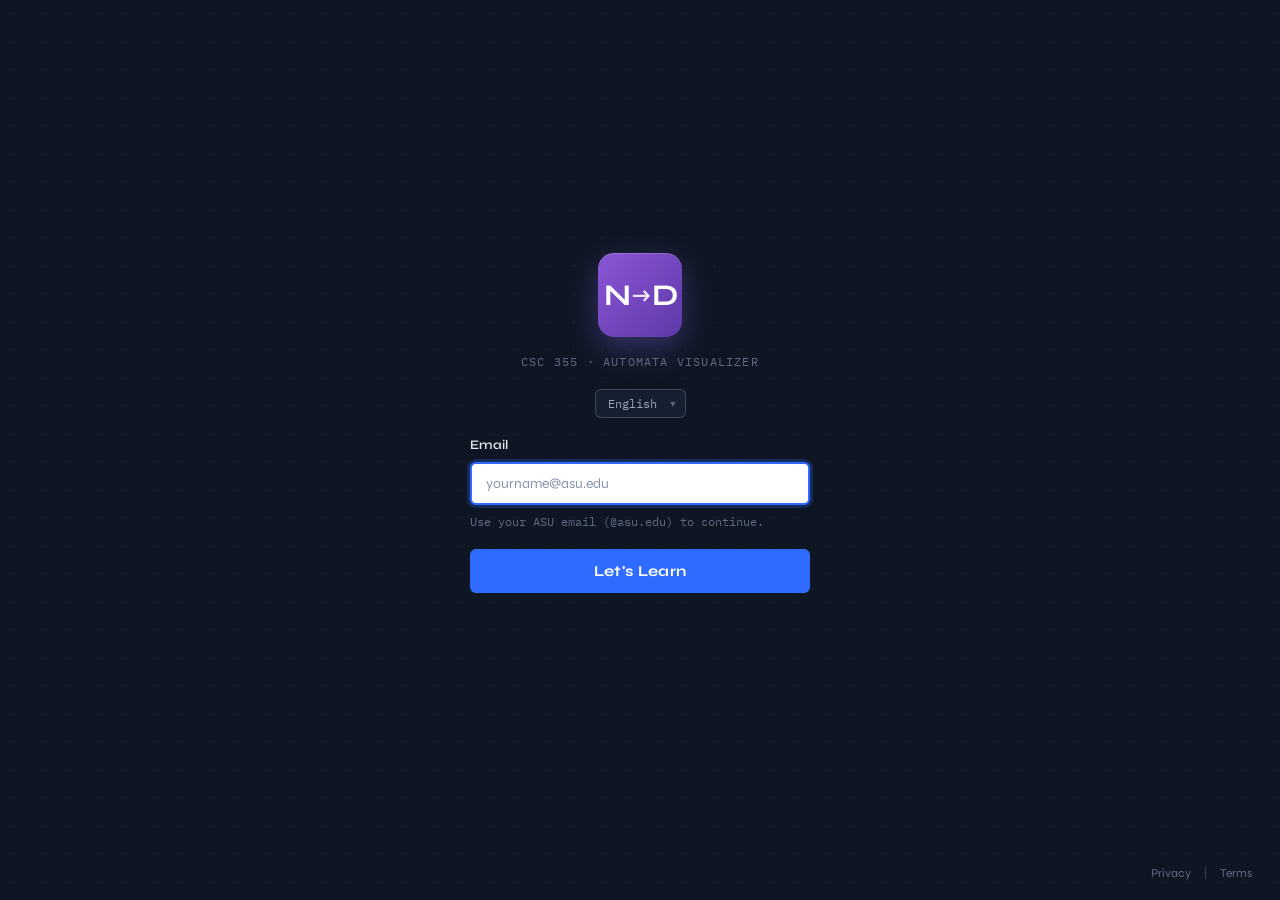
==== index.html @ 92fcfa60 "Initial commit" ====
<!DOCTYPE html>
<html lang="en">
<head>
  <meta charset="UTF-8" />
  <meta name="viewport" content="width=device-width, initial-scale=1.0" />
  <title>NFA → DFA Visualizer · Sign in</title>

  <link rel="preconnect" href="https://fonts.googleapis.com" />
  <link rel="preconnect" href="https://fonts.gstatic.com" crossorigin />
  <link href="https://fonts.googleapis.com/css2?family=IBM+Plex+Mono:wght@400;600&family=Syne:wght@400;600;700&display=swap" rel="stylesheet" />

  <style>
    /* ------------------------------------------------------------------
       TOKENS — aligned with the main app so the two pages feel unified.
       Background is slightly deeper to match the provided screenshot.
       ------------------------------------------------------------------ */
    :root {
      --bg:       #0f1623;
      --surface:  #161f30;
      --text:     #e6e8ef;
      --text2:    #9aa3b8;
      --text3:    #5f6a82;
      --accent:   #7b68ee;   /* violet (NFA) */
      --accent2:  #3ecfaa;   /* teal (DFA)  */
      --primary:  #2f6bff;   /* blue action */
      --primary-h:#4a80ff;
      --danger:   #f05568;
      --border:   rgba(255,255,255,0.09);
      --border2:  rgba(255,255,255,0.18);
      --radius:   10px;
      --font-display: 'Syne', system-ui, sans-serif;
      --font-mono:    'IBM Plex Mono', ui-monospace, monospace;
    }

    *, *::before, *::after { box-sizing: border-box; margin: 0; padding: 0; }

    html, body {
      height: 100%;
    }

    body {
      background: var(--bg);
      color: var(--text);
      font-family: var(--font-display);
      font-size: 14px;
      line-height: 1.5;
      display: flex;
      flex-direction: column;
      min-height: 100vh;
      overflow: hidden;
    }

    /* subtle dot grid like the main app */
    body::before {
      content: '';
      position: fixed;
      inset: 0;
      background-image: radial-gradient(circle, rgba(255,255,255,0.04) 1px, transparent 1px);
      background-size: 28px 28px;
      pointer-events: none;
    }

    /* ------------------------------------------------------------------
       LAYOUT — centered card
       ------------------------------------------------------------------ */
    main {
      flex: 1;
      display: flex;
      align-items: center;
      justify-content: center;
      padding: 24px;
      position: relative;
      z-index: 1;
    }

    .auth-card {
      width: 100%;
      max-width: 340px;
      display: flex;
      flex-direction: column;
      align-items: stretch;
      gap: 18px;
    }

    /* Logo tile — gradient violet square echoing the 'ed' style */
    .logo-tile {
      width: 84px;
      height: 84px;
      border-radius: 16px;
      margin: 0 auto 4px;
      background: linear-gradient(135deg, #8b55d6 0%, #5e3aa8 100%);
      display: flex;
      align-items: center;
      justify-content: center;
      font-family: var(--font-display);
      font-weight: 700;
      font-size: 30px;
      color: #fff;
      letter-spacing: -1px;
      box-shadow:
        0 10px 30px rgba(123,104,238,0.35),
        inset 0 1px 0 rgba(255,255,255,0.18);
      user-select: none;
    }

    .logo-tile .arrow {
      font-size: 22px;
      margin: 0 2px;
      opacity: 0.9;
    }

    .subtitle {
      text-align: center;
      font-size: 12px;
      font-family: var(--font-mono);
      color: var(--text3);
      letter-spacing: 1.2px;
      text-transform: uppercase;
      margin-top: -6px;
    }

    /* Language dropdown (custom-styled native <select>) */
    .lang-wrap {
      align-self: center;
      position: relative;
    }

    .lang-wrap::after {
      content: '▾';
      position: absolute;
      right: 10px;
      top: 50%;
      transform: translateY(-50%);
      font-size: 10px;
      color: var(--text3);
      pointer-events: none;
    }

    .lang-select {
      appearance: none;
      -webkit-appearance: none;
      -moz-appearance: none;
      padding: 6px 28px 6px 12px;
      border: 1px solid var(--border2);
      border-radius: 6px;
      background: var(--surface);
      font-family: var(--font-mono);
      font-size: 12px;
      color: var(--text2);
      cursor: pointer;
      outline: none;
      transition: border-color 0.15s, color 0.15s;
    }

    .lang-select:hover,
    .lang-select:focus { color: var(--text); border-color: var(--accent); }

    .lang-select option {
      background: var(--surface);
      color: var(--text);
    }

    /* Hidden container Google Translate injects its own widget into —
       we drive it programmatically and keep it off-screen. */
    #google_translate_element {
      position: absolute;
      left: -9999px;
      top: -9999px;
      height: 0;
      overflow: hidden;
    }

    /* Hide Google Translate's default banner + tooltip so only our
       custom dropdown is visible. */
    .goog-te-banner-frame.skiptranslate,
    .goog-te-gadget-icon,
    #goog-gt-tt,
    .goog-te-balloon-frame { display: none !important; }
    body { top: 0 !important; }
    .goog-text-highlight {
      background: transparent !important;
      box-shadow: none !important;
    }

    /* Form */
    .field label {
      display: block;
      font-weight: 600;
      font-size: 13px;
      margin-bottom: 6px;
      color: var(--text);
    }

    .field input {
      width: 100%;
      padding: 11px 14px;
      font-family: var(--font-display);
      font-size: 14px;
      color: var(--text);
      background: #ffffff;
      color: #0f1623;
      border: 2px solid transparent;
      border-radius: 6px;
      outline: none;
      transition: border-color 0.15s, box-shadow 0.15s;
    }

    .field input::placeholder {
      color: #8a96ad;
    }

    .field input:focus {
      border-color: var(--primary);
      box-shadow: 0 0 0 3px rgba(47,107,255,0.25);
    }

    .field input.invalid {
      border-color: var(--danger);
      box-shadow: 0 0 0 3px rgba(240,85,104,0.2);
    }

    /* Primary button — bright blue like the screenshot */
    .btn-primary {
      width: 100%;
      padding: 13px 16px;
      font-family: var(--font-display);
      font-weight: 700;
      font-size: 15px;
      color: #fff;
      background: var(--primary);
      border: none;
      border-radius: 6px;
      cursor: pointer;
      transition: background 0.15s, transform 0.05s;
      letter-spacing: 0.3px;
    }

    .btn-primary:hover { background: var(--primary-h); }
    .btn-primary:active { transform: translateY(1px); }
    .btn-primary:disabled {
      opacity: 0.55;
      cursor: not-allowed;
    }

    /* Inline error + helper messages */
    .form-msg {
      min-height: 18px;
      font-size: 12px;
      margin-top: -10px;
      text-align: left;
      color: var(--danger);
      font-family: var(--font-mono);
    }

    .form-msg.info { color: var(--text3); }

    /* Footer */
    footer {
      position: relative;
      z-index: 1;
      display: flex;
      justify-content: flex-end;
      align-items: center;
      gap: 14px;
      padding: 18px 28px;
      font-size: 12px;
      color: var(--text3);
    }

    footer a {
      color: inherit;
      text-decoration: none;
    }
    footer a:hover { color: var(--text); }

    footer .sep {
      width: 1px;
      height: 12px;
      background: var(--border2);
    }

    /* Small-screen friendliness */
    @media (max-height: 600px) {
      body { overflow: auto; }
    }
  </style>
</head>
<body>

  <main>
    <form class="auth-card" id="auth-form" novalidate>

      <div class="logo-tile" aria-hidden="true">
        N<span class="arrow">→</span>D
      </div>

      <p class="subtitle">CSC 355 · Automata Visualizer</p>

      <div class="lang-wrap">
        <select class="lang-select" id="lang-select" aria-label="Page language">
          <option value="en">English</option>
          <option value="es">Español</option>
        </select>
      </div>

      <!-- Hidden container for Google Translate Element; we drive it
           programmatically from #lang-select. -->
      <div id="google_translate_element" aria-hidden="true"></div>

      <div class="field">
        <label for="email">Email</label>
        <input
          type="email"
          id="email"
          name="email"
          autocomplete="username"
          placeholder="yourname@asu.edu"
          spellcheck="false"
          autofocus
          required
        />
      </div>

      <p class="form-msg info" id="form-msg">Use your ASU email (@asu.edu) to continue.</p>

      <button type="submit" class="btn-primary" id="btn-submit">Let's Learn</button>
    </form>
  </main>

  <footer>
    <a href="#">Privacy</a>
    <span class="sep" aria-hidden="true"></span>
    <a href="#">Terms</a>
  </footer>

  <script>
    (function () {
      'use strict';

      const form    = document.getElementById('auth-form');
      const input   = document.getElementById('email');
      const msg     = document.getElementById('form-msg');
      const submit  = document.getElementById('btn-submit');

      const DEFAULT_MSG = 'Use your ASU email (@asu.edu) to continue.';

      // Very simple validator: basic email shape AND ends with @asu.edu
      // (case-insensitive, no trailing whitespace).
      function isAsuEmail(raw) {
        const val = (raw || '').trim().toLowerCase();
        // basic "looks like an email" check
        const emailShape = /^[^\s@]+@[^\s@]+\.[^\s@]+$/;
        if (!emailShape.test(val)) return { ok: false, reason: 'shape' };
        if (!val.endsWith('@asu.edu')) return { ok: false, reason: 'domain' };
        return { ok: true, email: val };
      }

      function setError(text) {
        msg.textContent = text;
        msg.classList.remove('info');
        input.classList.add('invalid');
      }

      function clearError() {
        msg.textContent = DEFAULT_MSG;
        msg.classList.add('info');
        input.classList.remove('invalid');
      }

      // live clear of error state while the user edits
      input.addEventListener('input', clearError);

      form.addEventListener('submit', function (e) {
        e.preventDefault();

        const result = isAsuEmail(input.value);

        if (!result.ok) {
          if (result.reason === 'shape') {
            setError('That doesn\u2019t look like a valid email address.');
          } else {
            setError('Please sign in with your ASU email (must end in @asu.edu).');
          }
          input.focus();
          return;
        }

        // success — remember the session so app.html can greet the user
        try {
          sessionStorage.setItem('asuUser', result.email);
        } catch (_) { /* storage may be unavailable — not fatal */ }

        // Brief visual feedback, then navigate
        submit.disabled = true;
        submit.textContent = 'Loading\u2026';
        window.location.href = 'app.html';
      });
    })();

    /* ------------------------------------------------------------------
       GOOGLE TRANSLATE — language dropdown driver
       ------------------------------------------------------------------
       The <script> tag below loads element.js, which calls this global
       init function once it's ready. We create a hidden TranslateElement
       and then drive its internal <select.goog-te-combo> from our own
       #lang-select so the user sees only our styled dropdown.
       ------------------------------------------------------------------ */
    function googleTranslateElementInit() {
      /* global google */
      new google.translate.TranslateElement({
        pageLanguage: 'en',
        includedLanguages: 'en,es',
        autoDisplay: false,
        layout: google.translate.TranslateElement.InlineLayout.SIMPLE,
      }, 'google_translate_element');
    }

    (function () {
      'use strict';

      const langSelect = document.getElementById('lang-select');

      // Google's widget is injected asynchronously; poll briefly for the
      // hidden combo element before firing a change event at it.
      function applyLanguage(code) {
        const MAX_TRIES = 30;        // ~3 seconds total
        const DELAY_MS  = 100;
        let tries = 0;

        (function tick() {
          const combo = document.querySelector('select.goog-te-combo');
          if (combo) {
            combo.value = code;
            combo.dispatchEvent(new Event('change'));
            return;
          }
          if (++tries < MAX_TRIES) setTimeout(tick, DELAY_MS);
        })();
      }

      langSelect.addEventListener('change', function (e) {
        applyLanguage(e.target.value);
      });
    })();
  </script>

  <!-- Google Translate Element (no API key required). Loads after our
       init callback is defined above. -->
  <script src="https://translate.google.com/translate_a/element.js?cb=googleTranslateElementInit"></script>
</body>
</html>
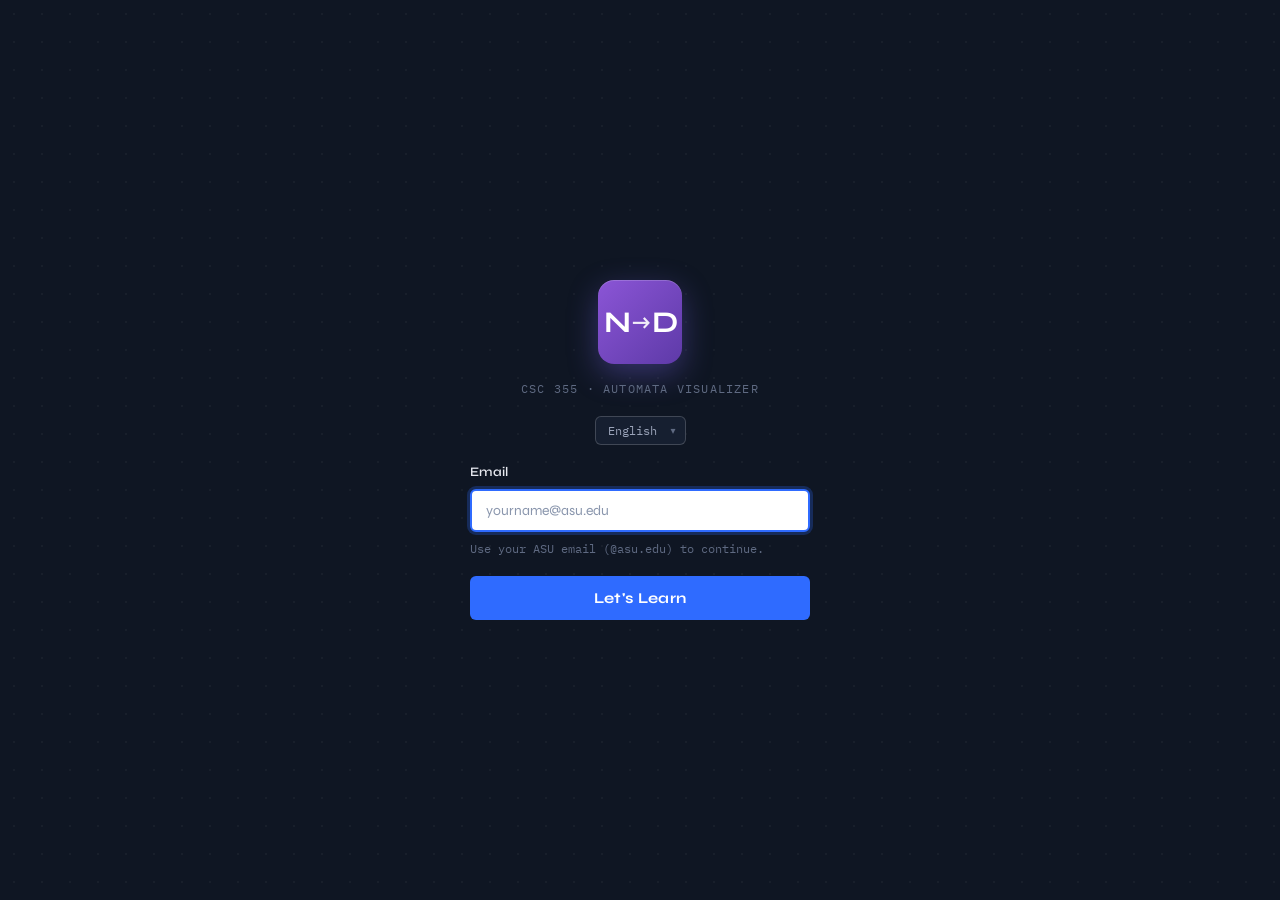
==== commit be4b77eb: "Added moores and also added hard code spanish/needs work" ====
--- a/index.html
+++ b/index.html
@@ -3,26 +3,23 @@
 <head>
   <meta charset="UTF-8" />
   <meta name="viewport" content="width=device-width, initial-scale=1.0" />
-  <title>NFA → DFA Visualizer · Sign in</title>
+  <title data-i18n="pageTitle">NFA → DFA Visualizer · Sign in</title>
 
   <link rel="preconnect" href="https://fonts.googleapis.com" />
   <link rel="preconnect" href="https://fonts.gstatic.com" crossorigin />
   <link href="https://fonts.googleapis.com/css2?family=IBM+Plex+Mono:wght@400;600&family=Syne:wght@400;600;700&display=swap" rel="stylesheet" />
 
   <style>
-    /* ------------------------------------------------------------------
-       TOKENS — aligned with the main app so the two pages feel unified.
-       Background is slightly deeper to match the provided screenshot.
-       ------------------------------------------------------------------ */
+    /* design tokens */
     :root {
       --bg:       #0f1623;
       --surface:  #161f30;
       --text:     #e6e8ef;
       --text2:    #9aa3b8;
       --text3:    #5f6a82;
-      --accent:   #7b68ee;   /* violet (NFA) */
-      --accent2:  #3ecfaa;   /* teal (DFA)  */
-      --primary:  #2f6bff;   /* blue action */
+      --accent:   #7b68ee;
+      --accent2:  #3ecfaa;
+      --primary:  #2f6bff;
       --primary-h:#4a80ff;
       --danger:   #f05568;
       --border:   rgba(255,255,255,0.09);
@@ -34,9 +31,7 @@
 
     *, *::before, *::after { box-sizing: border-box; margin: 0; padding: 0; }
 
-    html, body {
-      height: 100%;
-    }
+    html, body { height: 100%; }
 
     body {
       background: var(--bg);
@@ -50,7 +45,7 @@
       overflow: hidden;
     }
 
-    /* subtle dot grid like the main app */
+    /* dot grid background */
     body::before {
       content: '';
       position: fixed;
@@ -60,9 +55,7 @@
       pointer-events: none;
     }
 
-    /* ------------------------------------------------------------------
-       LAYOUT — centered card
-       ------------------------------------------------------------------ */
+    /* centered layout */
     main {
       flex: 1;
       display: flex;
@@ -82,7 +75,7 @@
       gap: 18px;
     }
 
-    /* Logo tile — gradient violet square echoing the 'ed' style */
+    /* logo tile */
     .logo-tile {
       width: 84px;
       height: 84px;
@@ -119,7 +112,7 @@
       margin-top: -6px;
     }
 
-    /* Language dropdown (custom-styled native <select>) */
+    /* language dropdown */
     .lang-wrap {
       align-self: center;
       position: relative;
@@ -160,29 +153,7 @@
       color: var(--text);
     }
 
-    /* Hidden container Google Translate injects its own widget into —
-       we drive it programmatically and keep it off-screen. */
-    #google_translate_element {
-      position: absolute;
-      left: -9999px;
-      top: -9999px;
-      height: 0;
-      overflow: hidden;
-    }
-
-    /* Hide Google Translate's default banner + tooltip so only our
-       custom dropdown is visible. */
-    .goog-te-banner-frame.skiptranslate,
-    .goog-te-gadget-icon,
-    #goog-gt-tt,
-    .goog-te-balloon-frame { display: none !important; }
-    body { top: 0 !important; }
-    .goog-text-highlight {
-      background: transparent !important;
-      box-shadow: none !important;
-    }
-
-    /* Form */
+    /* form */
     .field label {
       display: block;
       font-weight: 600;
@@ -205,9 +176,7 @@
       transition: border-color 0.15s, box-shadow 0.15s;
     }
 
-    .field input::placeholder {
-      color: #8a96ad;
-    }
+    .field input::placeholder { color: #8a96ad; }
 
     .field input:focus {
       border-color: var(--primary);
@@ -219,7 +188,7 @@
       box-shadow: 0 0 0 3px rgba(240,85,104,0.2);
     }
 
-    /* Primary button — bright blue like the screenshot */
+    /* primary button */
     .btn-primary {
       width: 100%;
       padding: 13px 16px;
@@ -237,12 +206,9 @@
 
     .btn-primary:hover { background: var(--primary-h); }
     .btn-primary:active { transform: translateY(1px); }
-    .btn-primary:disabled {
-      opacity: 0.55;
-      cursor: not-allowed;
-    }
-
-    /* Inline error + helper messages */
+    .btn-primary:disabled { opacity: 0.55; cursor: not-allowed; }
+
+    /* inline form message */
     .form-msg {
       min-height: 18px;
       font-size: 12px;
@@ -254,7 +220,7 @@
 
     .form-msg.info { color: var(--text3); }
 
-    /* Footer */
+    /* footer */
     footer {
       position: relative;
       z-index: 1;
@@ -279,7 +245,7 @@
       background: var(--border2);
     }
 
-    /* Small-screen friendliness */
+    /* short-viewport fallback */
     @media (max-height: 600px) {
       body { overflow: auto; }
     }
@@ -294,46 +260,112 @@
         N<span class="arrow">→</span>D
       </div>
 
-      <p class="subtitle">CSC 355 · Automata Visualizer</p>
+      <p class="subtitle" data-i18n="subtitle">CSC 355 · Automata Visualizer</p>
 
       <div class="lang-wrap">
-        <select class="lang-select" id="lang-select" aria-label="Page language">
+        <select class="lang-select" id="lang-select" aria-label="Page language" data-i18n-aria="langAria">
           <option value="en">English</option>
           <option value="es">Español</option>
         </select>
       </div>
 
-      <!-- Hidden container for Google Translate Element; we drive it
-           programmatically from #lang-select. -->
-      <div id="google_translate_element" aria-hidden="true"></div>
-
       <div class="field">
-        <label for="email">Email</label>
+        <label for="email" data-i18n="emailLabel">Email</label>
         <input
           type="email"
           id="email"
           name="email"
           autocomplete="username"
           placeholder="yourname@asu.edu"
+          data-i18n-placeholder="emailPlaceholder"
           spellcheck="false"
           autofocus
           required
         />
       </div>
 
-      <p class="form-msg info" id="form-msg">Use your ASU email (@asu.edu) to continue.</p>
-
-      <button type="submit" class="btn-primary" id="btn-submit">Let's Learn</button>
+      <p class="form-msg info" id="form-msg" data-i18n="defaultMsg">Use your ASU email (@asu.edu) to continue.</p>
+
+      <button type="submit" class="btn-primary" id="btn-submit" data-i18n="submitBtn">Let's Learn</button>
     </form>
   </main>
 
-  <footer>
-    <a href="#">Privacy</a>
-    <span class="sep" aria-hidden="true"></span>
-    <a href="#">Terms</a>
-  </footer>
 
   <script>
+    // hardcoded EN/ES strings for the landing page
+    const I18N = {
+      en: {
+        pageTitle:        'NFA → DFA Visualizer · Sign in',
+        subtitle:         'CSC 355 · Automata Visualizer',
+        langAria:         'Page language',
+        emailLabel:       'Email',
+        emailPlaceholder: 'yourname@asu.edu',
+        defaultMsg:       'Use your ASU email (@asu.edu) to continue.',
+        submitBtn:        "Let's Learn",
+        loadingBtn:       'Loading\u2026',
+        errShape:         'That doesn\u2019t look like a valid email address.',
+        errDomain:        'Please sign in with your ASU email (must end in @asu.edu).',
+        privacy:          'Privacy',
+        terms:            'Terms',
+        htmlLang:         'en',
+      },
+      es: {
+        pageTitle:        'Visualizador NFA → DFA · Iniciar sesión',
+        subtitle:         'CSC 355 · Visualizador de Autómatas',
+        langAria:         'Idioma de la página',
+        emailLabel:       'Correo electrónico',
+        emailPlaceholder: 'tunombre@asu.edu',
+        defaultMsg:       'Usa tu correo de ASU (@asu.edu) para continuar.',
+        submitBtn:        'Vamos a aprender',
+        loadingBtn:       'Cargando\u2026',
+        errShape:         'Eso no parece una dirección de correo válida.',
+        errDomain:        'Inicia sesión con tu correo de ASU (debe terminar en @asu.edu).',
+        privacy:          'Privacidad',
+        terms:            'Términos',
+        htmlLang:         'es',
+      },
+    };
+
+    const STORAGE_KEY = 'landingLang';
+
+    // current dictionary — exposed so the auth script can read error strings
+    let dict = I18N.en;
+
+    function applyLanguage(code) {
+      const lang = I18N[code] ? code : 'en';
+      dict = I18N[lang];
+
+      document.documentElement.lang = dict.htmlLang;
+
+      document.querySelectorAll('[data-i18n]').forEach(el => {
+        const key = el.getAttribute('data-i18n');
+        if (dict[key] != null) el.textContent = dict[key];
+      });
+      document.querySelectorAll('[data-i18n-placeholder]').forEach(el => {
+        const key = el.getAttribute('data-i18n-placeholder');
+        if (dict[key] != null) el.setAttribute('placeholder', dict[key]);
+      });
+      document.querySelectorAll('[data-i18n-aria]').forEach(el => {
+        const key = el.getAttribute('data-i18n-aria');
+        if (dict[key] != null) el.setAttribute('aria-label', dict[key]);
+      });
+
+      try { localStorage.setItem(STORAGE_KEY, lang); } catch (_) {}
+    }
+
+    // wire the dropdown and restore any saved choice
+    (function () {
+      'use strict';
+      const langSelect = document.getElementById('lang-select');
+      let saved = 'en';
+      try { saved = localStorage.getItem(STORAGE_KEY) || 'en'; } catch (_) {}
+      langSelect.value = I18N[saved] ? saved : 'en';
+      applyLanguage(langSelect.value);
+
+      langSelect.addEventListener('change', e => applyLanguage(e.target.value));
+    })();
+
+    // email gate
     (function () {
       'use strict';
 
@@ -342,13 +374,9 @@
       const msg     = document.getElementById('form-msg');
       const submit  = document.getElementById('btn-submit');
 
-      const DEFAULT_MSG = 'Use your ASU email (@asu.edu) to continue.';
-
-      // Very simple validator: basic email shape AND ends with @asu.edu
-      // (case-insensitive, no trailing whitespace).
+      // accepts only well-formed addresses ending in @asu.edu
       function isAsuEmail(raw) {
         const val = (raw || '').trim().toLowerCase();
-        // basic "looks like an email" check
         const emailShape = /^[^\s@]+@[^\s@]+\.[^\s@]+$/;
         if (!emailShape.test(val)) return { ok: false, reason: 'shape' };
         if (!val.endsWith('@asu.edu')) return { ok: false, reason: 'domain' };
@@ -362,12 +390,12 @@
       }
 
       function clearError() {
-        msg.textContent = DEFAULT_MSG;
+        msg.textContent = dict.defaultMsg;
         msg.classList.add('info');
         input.classList.remove('invalid');
       }
 
-      // live clear of error state while the user edits
+      // reset error state as the user types
       input.addEventListener('input', clearError);
 
       form.addEventListener('submit', function (e) {
@@ -376,76 +404,19 @@
         const result = isAsuEmail(input.value);
 
         if (!result.ok) {
-          if (result.reason === 'shape') {
-            setError('That doesn\u2019t look like a valid email address.');
-          } else {
-            setError('Please sign in with your ASU email (must end in @asu.edu).');
-          }
+          setError(result.reason === 'shape' ? dict.errShape : dict.errDomain);
           input.focus();
           return;
         }
 
-        // success — remember the session so app.html can greet the user
-        try {
-          sessionStorage.setItem('asuUser', result.email);
-        } catch (_) { /* storage may be unavailable — not fatal */ }
-
-        // Brief visual feedback, then navigate
+        // remember the session so app.html can gate access
+        try { sessionStorage.setItem('asuUser', result.email); } catch (_) {}
+
         submit.disabled = true;
-        submit.textContent = 'Loading\u2026';
+        submit.textContent = dict.loadingBtn;
         window.location.href = 'app.html';
       });
     })();
-
-    /* ------------------------------------------------------------------
-       GOOGLE TRANSLATE — language dropdown driver
-       ------------------------------------------------------------------
-       The <script> tag below loads element.js, which calls this global
-       init function once it's ready. We create a hidden TranslateElement
-       and then drive its internal <select.goog-te-combo> from our own
-       #lang-select so the user sees only our styled dropdown.
-       ------------------------------------------------------------------ */
-    function googleTranslateElementInit() {
-      /* global google */
-      new google.translate.TranslateElement({
-        pageLanguage: 'en',
-        includedLanguages: 'en,es',
-        autoDisplay: false,
-        layout: google.translate.TranslateElement.InlineLayout.SIMPLE,
-      }, 'google_translate_element');
-    }
-
-    (function () {
-      'use strict';
-
-      const langSelect = document.getElementById('lang-select');
-
-      // Google's widget is injected asynchronously; poll briefly for the
-      // hidden combo element before firing a change event at it.
-      function applyLanguage(code) {
-        const MAX_TRIES = 30;        // ~3 seconds total
-        const DELAY_MS  = 100;
-        let tries = 0;
-
-        (function tick() {
-          const combo = document.querySelector('select.goog-te-combo');
-          if (combo) {
-            combo.value = code;
-            combo.dispatchEvent(new Event('change'));
-            return;
-          }
-          if (++tries < MAX_TRIES) setTimeout(tick, DELAY_MS);
-        })();
-      }
-
-      langSelect.addEventListener('change', function (e) {
-        applyLanguage(e.target.value);
-      });
-    })();
   </script>
-
-  <!-- Google Translate Element (no API key required). Loads after our
-       init callback is defined above. -->
-  <script src="https://translate.google.com/translate_a/element.js?cb=googleTranslateElementInit"></script>
 </body>
 </html>
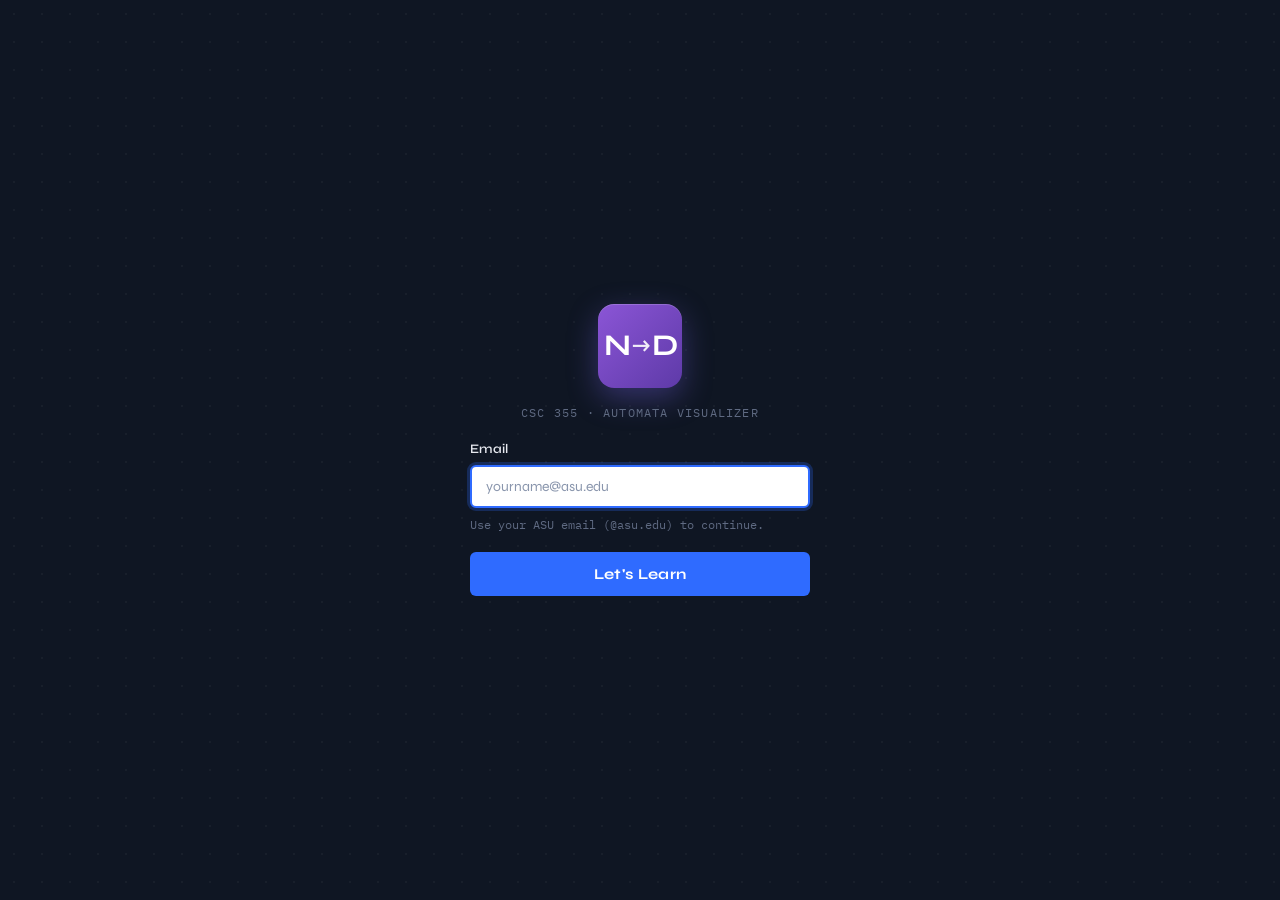
==== commit 2c9ce960: "Added page to tracke eamils" ====
--- a/index.html
+++ b/index.html
@@ -3,7 +3,7 @@
 <head>
   <meta charset="UTF-8" />
   <meta name="viewport" content="width=device-width, initial-scale=1.0" />
-  <title data-i18n="pageTitle">NFA → DFA Visualizer · Sign in</title>
+  <title>NFA → DFA Visualizer · Sign in</title>
 
   <link rel="preconnect" href="https://fonts.googleapis.com" />
   <link rel="preconnect" href="https://fonts.gstatic.com" crossorigin />
@@ -112,47 +112,6 @@
       margin-top: -6px;
     }
 
-    /* language dropdown */
-    .lang-wrap {
-      align-self: center;
-      position: relative;
-    }
-
-    .lang-wrap::after {
-      content: '▾';
-      position: absolute;
-      right: 10px;
-      top: 50%;
-      transform: translateY(-50%);
-      font-size: 10px;
-      color: var(--text3);
-      pointer-events: none;
-    }
-
-    .lang-select {
-      appearance: none;
-      -webkit-appearance: none;
-      -moz-appearance: none;
-      padding: 6px 28px 6px 12px;
-      border: 1px solid var(--border2);
-      border-radius: 6px;
-      background: var(--surface);
-      font-family: var(--font-mono);
-      font-size: 12px;
-      color: var(--text2);
-      cursor: pointer;
-      outline: none;
-      transition: border-color 0.15s, color 0.15s;
-    }
-
-    .lang-select:hover,
-    .lang-select:focus { color: var(--text); border-color: var(--accent); }
-
-    .lang-select option {
-      background: var(--surface);
-      color: var(--text);
-    }
-
     /* form */
     .field label {
       display: block;
@@ -220,31 +179,6 @@
 
     .form-msg.info { color: var(--text3); }
 
-    /* footer */
-    footer {
-      position: relative;
-      z-index: 1;
-      display: flex;
-      justify-content: flex-end;
-      align-items: center;
-      gap: 14px;
-      padding: 18px 28px;
-      font-size: 12px;
-      color: var(--text3);
-    }
-
-    footer a {
-      color: inherit;
-      text-decoration: none;
-    }
-    footer a:hover { color: var(--text); }
-
-    footer .sep {
-      width: 1px;
-      height: 12px;
-      background: var(--border2);
-    }
-
     /* short-viewport fallback */
     @media (max-height: 600px) {
       body { overflow: auto; }
@@ -260,112 +194,29 @@
         N<span class="arrow">→</span>D
       </div>
 
-      <p class="subtitle" data-i18n="subtitle">CSC 355 · Automata Visualizer</p>
-
-      <div class="lang-wrap">
-        <select class="lang-select" id="lang-select" aria-label="Page language" data-i18n-aria="langAria">
-          <option value="en">English</option>
-          <option value="es">Español</option>
-        </select>
-      </div>
+      <p class="subtitle">CSC 355 · Automata Visualizer</p>
 
       <div class="field">
-        <label for="email" data-i18n="emailLabel">Email</label>
+        <label for="email">Email</label>
         <input
           type="email"
           id="email"
           name="email"
           autocomplete="username"
           placeholder="yourname@asu.edu"
-          data-i18n-placeholder="emailPlaceholder"
           spellcheck="false"
           autofocus
           required
         />
       </div>
 
-      <p class="form-msg info" id="form-msg" data-i18n="defaultMsg">Use your ASU email (@asu.edu) to continue.</p>
-
-      <button type="submit" class="btn-primary" id="btn-submit" data-i18n="submitBtn">Let's Learn</button>
+      <p class="form-msg info" id="form-msg">Use your ASU email (@asu.edu) to continue.</p>
+
+      <button type="submit" class="btn-primary" id="btn-submit">Let's Learn</button>
     </form>
   </main>
 
-
   <script>
-    // hardcoded EN/ES strings for the landing page
-    const I18N = {
-      en: {
-        pageTitle:        'NFA → DFA Visualizer · Sign in',
-        subtitle:         'CSC 355 · Automata Visualizer',
-        langAria:         'Page language',
-        emailLabel:       'Email',
-        emailPlaceholder: 'yourname@asu.edu',
-        defaultMsg:       'Use your ASU email (@asu.edu) to continue.',
-        submitBtn:        "Let's Learn",
-        loadingBtn:       'Loading\u2026',
-        errShape:         'That doesn\u2019t look like a valid email address.',
-        errDomain:        'Please sign in with your ASU email (must end in @asu.edu).',
-        privacy:          'Privacy',
-        terms:            'Terms',
-        htmlLang:         'en',
-      },
-      es: {
-        pageTitle:        'Visualizador NFA → DFA · Iniciar sesión',
-        subtitle:         'CSC 355 · Visualizador de Autómatas',
-        langAria:         'Idioma de la página',
-        emailLabel:       'Correo electrónico',
-        emailPlaceholder: 'tunombre@asu.edu',
-        defaultMsg:       'Usa tu correo de ASU (@asu.edu) para continuar.',
-        submitBtn:        'Vamos a aprender',
-        loadingBtn:       'Cargando\u2026',
-        errShape:         'Eso no parece una dirección de correo válida.',
-        errDomain:        'Inicia sesión con tu correo de ASU (debe terminar en @asu.edu).',
-        privacy:          'Privacidad',
-        terms:            'Términos',
-        htmlLang:         'es',
-      },
-    };
-
-    const STORAGE_KEY = 'landingLang';
-
-    // current dictionary — exposed so the auth script can read error strings
-    let dict = I18N.en;
-
-    function applyLanguage(code) {
-      const lang = I18N[code] ? code : 'en';
-      dict = I18N[lang];
-
-      document.documentElement.lang = dict.htmlLang;
-
-      document.querySelectorAll('[data-i18n]').forEach(el => {
-        const key = el.getAttribute('data-i18n');
-        if (dict[key] != null) el.textContent = dict[key];
-      });
-      document.querySelectorAll('[data-i18n-placeholder]').forEach(el => {
-        const key = el.getAttribute('data-i18n-placeholder');
-        if (dict[key] != null) el.setAttribute('placeholder', dict[key]);
-      });
-      document.querySelectorAll('[data-i18n-aria]').forEach(el => {
-        const key = el.getAttribute('data-i18n-aria');
-        if (dict[key] != null) el.setAttribute('aria-label', dict[key]);
-      });
-
-      try { localStorage.setItem(STORAGE_KEY, lang); } catch (_) {}
-    }
-
-    // wire the dropdown and restore any saved choice
-    (function () {
-      'use strict';
-      const langSelect = document.getElementById('lang-select');
-      let saved = 'en';
-      try { saved = localStorage.getItem(STORAGE_KEY) || 'en'; } catch (_) {}
-      langSelect.value = I18N[saved] ? saved : 'en';
-      applyLanguage(langSelect.value);
-
-      langSelect.addEventListener('change', e => applyLanguage(e.target.value));
-    })();
-
-    // email gate
     (function () {
       'use strict';
 
@@ -373,6 +224,25 @@
       const input   = document.getElementById('email');
       const msg     = document.getElementById('form-msg');
       const submit  = document.getElementById('btn-submit');
+
+      const DEFAULT_MSG = 'Use your ASU email (@asu.edu) to continue.';
+
+      // Apps Script Web App — appends a row to the linked Google Sheet
+      const LOG_URL = 'https://script.google.com/macros/s/AKfycbyorOq1rRQFQ3kZMDEwy0m3t5Ogx2pf691voZI5bAtKC4c5WdPW9foHH_B4ywi7IVLT/exec';
+
+      // Fire-and-forget logging. text/plain + no-cors avoids the
+      // CORS preflight Apps Script doesn't support; trade-off is
+      // we can't read the response (which is fine for logging).
+      function logEmail(email) {
+        try {
+          fetch(LOG_URL, {
+            method:  'POST',
+            mode:    'no-cors',
+            headers: { 'Content-Type': 'text/plain;charset=utf-8' },
+            body:    JSON.stringify({ email: email, ua: navigator.userAgent }),
+          }).catch(() => {});
+        } catch (_) {}
+      }
 
       // accepts only well-formed addresses ending in @asu.edu
       function isAsuEmail(raw) {
@@ -390,7 +260,7 @@
       }
 
       function clearError() {
-        msg.textContent = dict.defaultMsg;
+        msg.textContent = DEFAULT_MSG;
         msg.classList.add('info');
         input.classList.remove('invalid');
       }
@@ -404,7 +274,11 @@
         const result = isAsuEmail(input.value);
 
         if (!result.ok) {
-          setError(result.reason === 'shape' ? dict.errShape : dict.errDomain);
+          if (result.reason === 'shape') {
+            setError('That doesn’t look like a valid email address.');
+          } else {
+            setError('Please sign in with your ASU email (must end in @asu.edu).');
+          }
           input.focus();
           return;
         }
@@ -412,8 +286,11 @@
         // remember the session so app.html can gate access
         try { sessionStorage.setItem('asuUser', result.email); } catch (_) {}
 
+        // log the sign-in to the Google Sheet (non-blocking)
+        logEmail(result.email);
+
         submit.disabled = true;
-        submit.textContent = dict.loadingBtn;
+        submit.textContent = 'Loading…';
         window.location.href = 'app.html';
       });
     })();
